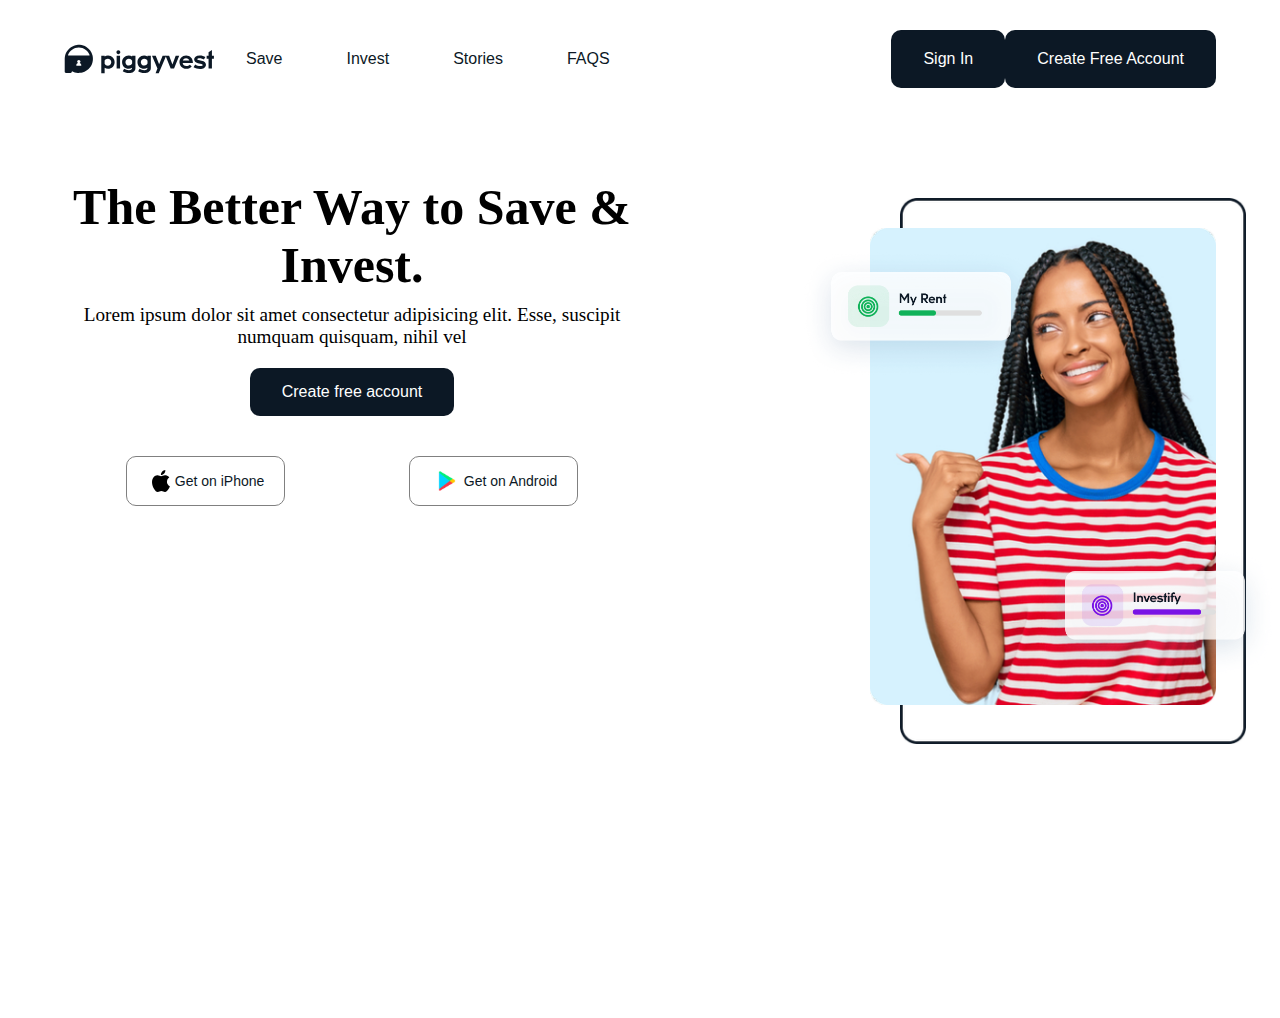
==== index.html @ 1d310daa "first commit" ====
<!DOCTYPE html>
<html lang="en">

<head>
    <meta charset="UTF-8">
    <meta http-equiv="X-UA-Compatible" content="IE=edge">
    <meta name="viewport" content="width=device-width, initial-scale=1.0">
    <link rel="stylesheet" href="./assets/css/style.css">
    <title>PiggyVest</title>
</head>

<body>
    <header class="container">
        <div class="logo__nav">
            <img src="./assets/img/logo.svg" class="logo" alt="">
            <nav>
                <ul>
                    <li><button class="text-btn">Save</button></li>
                    <li><button class="text-btn">Invest</button></li>
                    <li><button class="text-btn">Stories</button></li>
                    <li><button class="text-btn">FAQS</button></li>
                </ul>
            </nav>
            <img src="./assets/img/bars-solid.svg" class="menu" />
        </div>
        <div class="action-btn">
            <button class="dark-btn">Sign In</button>
            <button class="dark-btn">Create Free Account</button>
        </div>
    </header>
    <section class="container hero">
        <div class="hero-title">
            <div class="hero-text">
                <p class="title text-center">The Better Way to Save & Invest.</p>
                <p class="text-center sub-text">Lorem ipsum dolor sit amet consectetur adipisicing elit. Esse, suscipit
                    numquam
                    quisquam, nihil vel
            </div>
            <div class="text-center">
                <button class="dark-btn mb">Create free account</button>
            </div>
            <div class="download">
                <button class="light-btn"><img src="./assets/img/apple-icon.svg" class="btn-img" alt="" />Get on
                    iPhone</button>
                <button class="light-btn"><img src="./assets/img/google-icon.svg" class="btn-img" alt="" />Get on
                    Android</button>
            </div>
        </div>
        <div class="images">
            <img class="rect" src="./assets/img/rect.png" alt="">
            <img class="girl" src="./assets/img/headerImg.png" alt="">
            <img class="card1" src="./assets/img/card1.png" alt="">
            <img class="card2" src="./assets/img/card2.png" alt="">
        </div>
    </section>
</body>

</html>
---- assets/css/style.css ----
*{
    padding: 0;
    margin: 0;
    font-size: 1rem;
    box-sizing: border-box;
    
}
body {
    width: 100vw;
}
ul {
    list-style: none;
}
.container {
    width: 80%;
    margin: 0 auto;
}
.logo {
    width: 150px ;
}
.logo__nav{
    display: flex;
    justify-content: space-between;
}
.menu {
    width:30px;
    height:30px;
}
header {
    padding: 25px 0;
}
.action-btn {
   display: none;
}
nav {
    display: none;
}
.text-center {
    text-align: center;
}
.title {
    font-size: 3rem;
    font-weight: bold;
}
.hero-text {
    margin: 60px 0 20px 0px;
}
.text-btn {
    border: none;
    color: #0c1825;
    background-color: white;
    border-radius: 10px;
    padding: 15px 32px;
    text-align: center;
    text-decoration: none;
    display: inline-block;
    font-size: 16px;
    margin:10px auto;
    display: flex;
    align-items: center;
}
.light-btn {
    background-color: #fff; /* Green */
    border: none;
    color: #0c1825;
    border: 1px grey solid;
    border-radius: 10px;
    padding: 15px 32px;
    text-align: center;
    text-decoration: none;
    display: inline-block;
    font-size: 16px;
    margin:10px auto;
    display: flex;
    align-items: center;
}
.dark-btn {
    background-color: #0c1825; /* Green */
    border: none;
    border-radius: 10px;
    color: white;
    padding: 15px 32px;
    margin:5px auto;
    text-align: center;
    text-decoration: none;
    display: inline-block;
    font-size: 16px;
    display: flex;
    align-items: center;
}
.btn-img{
    margin:0 5px;
}
.mb {
    margin-bottom: 30px;
}
p {
    font-size: 1.2rem;
}
.sub-text{
    font-weight: lighter;
    margin: 10px 0;
}
.images {
    position: relative;
    width: 80%;
    height: 400px;
    margin: 80px auto;
}
.rect {
    position: absolute;  
    top: 0;
    width: 100%;
    left: 30px;
}
.girl {
    position: absolute; 
    top: 30px; 
    width: 100%;
}
.card1 {
    position: absolute;  
    width: 100%;
    top:50px;
    left: -70px;
}
.card2 {
    position: absolute;  
    bottom: 20px;
    right: -60px;
    width: 100%;
}
.download {
    text-align: 'center';
}
/* Small devices (portrait tablets and large phones, 600px and up) */
@media only screen and (min-width: 600px) {
.download {
    display: flex;
    /* width: 85%; */
    margin: 0 auto;
}
.rect {
    position: absolute;  
    top: 0;
    width: 100%;
    left: 30px;
}
.girl {
    position: absolute; 
    top: 30px; 
    width: 100%;
}
.card1 {
    position: absolute;  
    width: 100%;
    top:50px;
    left: -70px;
}
.card2 {
    position: absolute;  
    bottom: 20px;
    right: -60px;
    width: 100%;
}
.images {
    position: relative;
    width: 70%;
    height: 500px;
    margin: 80px auto;
}
}

/* Medium devices (landscape tablets, 768px and up) */
@media only screen and (min-width: 768px) {
.images {
    position: relative;
    width: 70%;
    height: 500px;
    margin: 80px auto;
}
.rect {
    position: absolute;  
    top: 0;
    width: 100%;
    left: 30px;
}
.girl {
    position: absolute; 
    top: 30px; 
    width: 100%;
}
.card1 {
    position: absolute;  
    width: 70%;
    top:50px;
    left: -70px;
}
.card2 {
    position: absolute;  
    bottom: -130px;
    right: -60px;
    width: 70%;
}
.download {
    display: flex;
    width: 70%;
    margin: 0 auto;
}
}

/* Large devices (laptops/desktops, 992px and up) */
@media only screen and (min-width: 992px) {
.container {
    width: 90%;
}

    .hero {
    height: 100vh;
    display: flex;
    justify-content: space-between;
    justify-items: space-between;

}
.hero-title{
width: 50%;

}

.card2 {
    position: absolute;  
    bottom: 20px;
    right: -60px;
    width: 70%;
}
.download {
    width: 100%;
}
.title {
    font-size: 50px;
}
.light-btn {
    padding: 12px 20px;
    font-size: 14px;
    margin:10px auto;
   
}
.images {
    width: 40%;
    margin: 80px 0;
   }
}
@media only screen and (min-width: 1200px) {
.hero {
    height: 100vh;
    display: flex;
    justify-content: space-between;
    justify-items: space-between;

}
.menu {
    display: none;
}
header {
    display: flex;
    justify-content: space-between;
}
nav{
    display: block;
}
nav ul {
    display: flex;
}
.images{
    width: 30%;
}
.action-btn{
    display: flex;
}

}
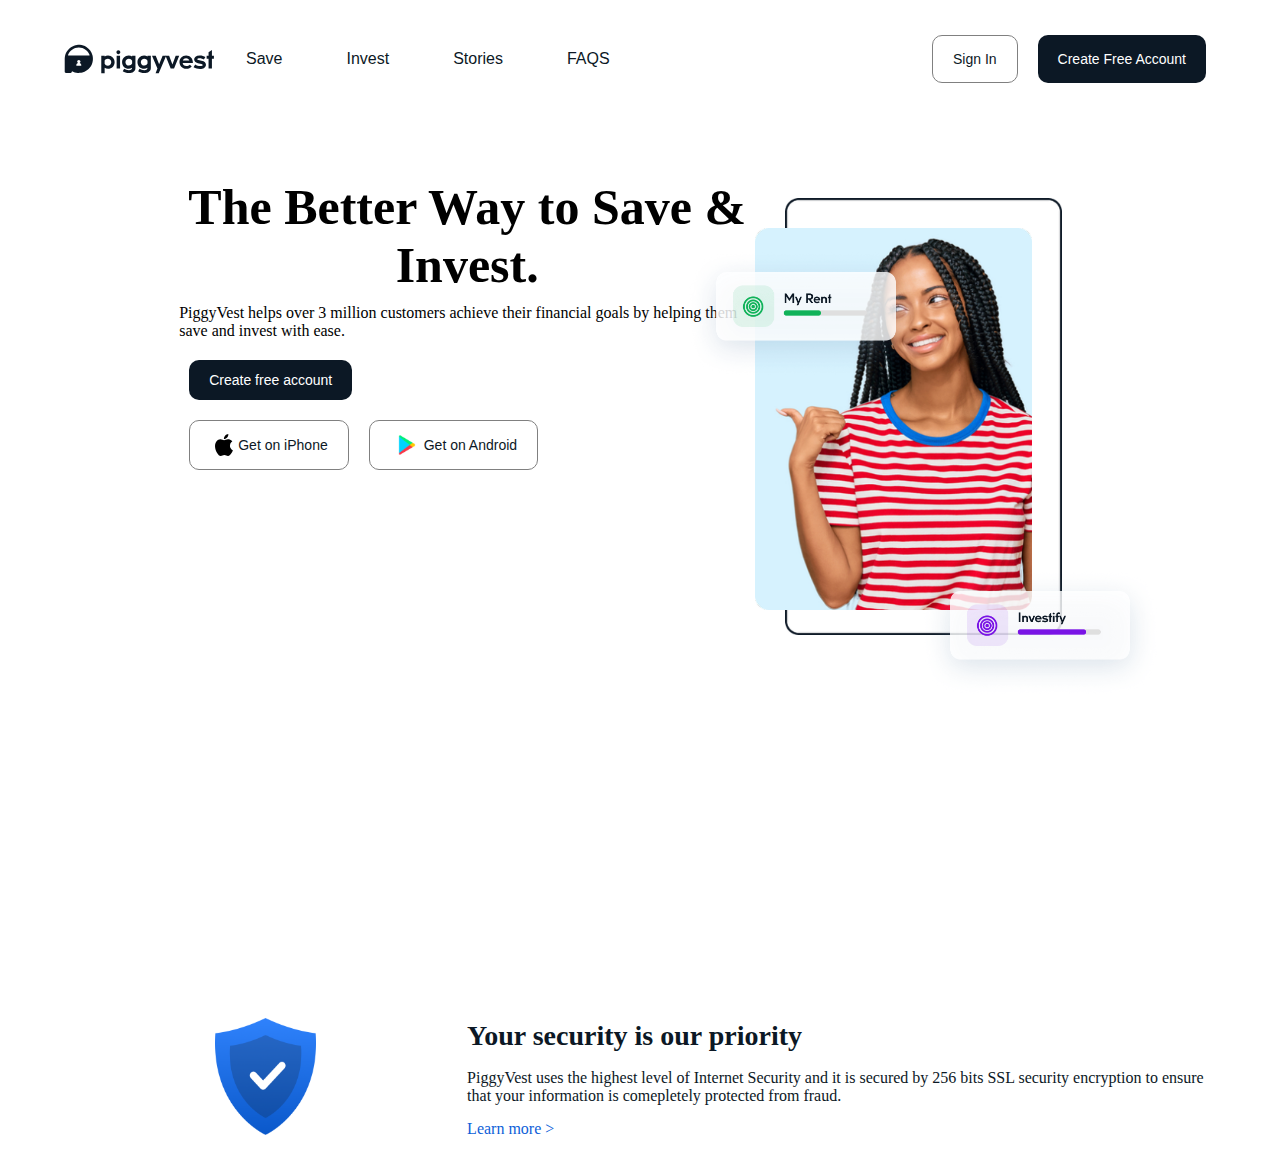
==== commit 0533aa6f: "finished a section" ====
--- a/index.html
+++ b/index.html
@@ -1,58 +1,87 @@
 <!DOCTYPE html>
 <html lang="en">
+  <head>
+    <meta charset="UTF-8" />
+    <meta http-equiv="X-UA-Compatible" content="IE=edge" />
+    <meta name="viewport" content="width=device-width, initial-scale=1.0" />
+    <link rel="stylesheet" href="./assets/css/style.css" />
+    <title>PiggyVest</title>
+  </head>
 
-<head>
-    <meta charset="UTF-8">
-    <meta http-equiv="X-UA-Compatible" content="IE=edge">
-    <meta name="viewport" content="width=device-width, initial-scale=1.0">
-    <link rel="stylesheet" href="./assets/css/style.css">
-    <title>PiggyVest</title>
-</head>
-
-<body>
+  <body>
     <header class="container">
-        <div class="logo__nav">
-            <img src="./assets/img/logo.svg" class="logo" alt="">
-            <nav>
-                <ul>
-                    <li><button class="text-btn">Save</button></li>
-                    <li><button class="text-btn">Invest</button></li>
-                    <li><button class="text-btn">Stories</button></li>
-                    <li><button class="text-btn">FAQS</button></li>
-                </ul>
-            </nav>
-            <img src="./assets/img/bars-solid.svg" class="menu" />
-        </div>
-        <div class="action-btn">
-            <button class="dark-btn">Sign In</button>
-            <button class="dark-btn">Create Free Account</button>
-        </div>
+      <div class="logo__nav">
+        <img src="./assets/img/logo.svg" class="logo" alt="" />
+        <nav>
+          <ul>
+            <li><button class="text-btn">Save</button></li>
+            <li><button class="text-btn">Invest</button></li>
+            <li><button class="text-btn">Stories</button></li>
+            <li><button class="text-btn">FAQS</button></li>
+          </ul>
+        </nav>
+        <img src="./assets/img/bars-solid.svg" class="menu" />
+      </div>
+      <div class="action-btn">
+        <button class="light-btn logo-btn">Sign In</button>
+        <button class="dark-btn logo-btn">Create Free Account</button>
+      </div>
     </header>
     <section class="container hero">
-        <div class="hero-title">
-            <div class="hero-text">
-                <p class="title text-center">The Better Way to Save & Invest.</p>
-                <p class="text-center sub-text">Lorem ipsum dolor sit amet consectetur adipisicing elit. Esse, suscipit
-                    numquam
-                    quisquam, nihil vel
-            </div>
-            <div class="text-center">
-                <button class="dark-btn mb">Create free account</button>
-            </div>
-            <div class="download">
-                <button class="light-btn"><img src="./assets/img/apple-icon.svg" class="btn-img" alt="" />Get on
-                    iPhone</button>
-                <button class="light-btn"><img src="./assets/img/google-icon.svg" class="btn-img" alt="" />Get on
-                    Android</button>
-            </div>
+      <div class="hero-title">
+        <div class="hero-text">
+          <p class="title text-center">The Better Way to Save & Invest.</p>
+          <p class="text-center sub-text"></p>
+          PiggyVest helps over 3 million customers achieve their financial goals
+          by helping them save and invest with ease.
         </div>
-        <div class="images">
-            <img class="rect" src="./assets/img/rect.png" alt="">
-            <img class="girl" src="./assets/img/headerImg.png" alt="">
-            <img class="card1" src="./assets/img/card1.png" alt="">
-            <img class="card2" src="./assets/img/card2.png" alt="">
+        <div class="text-center">
+          <button class="dark-btn mb">Create free account</button>
         </div>
+        <div class="download">
+          <button class="light-btn">
+            <img src="./assets/img/apple-icon.svg" class="btn-img" alt="" />Get
+            on iPhone
+          </button>
+          <button class="light-btn">
+            <img src="./assets/img/google-icon.svg" class="btn-img" alt="" />Get
+            on Android
+          </button>
+        </div>
+      </div>
+      <div class="images">
+        <img class="rect" src="./assets/img/rect.png" alt="" />
+        <img class="girl" src="./assets/img/headerImg.png" alt="" />
+        <img class="card1" src="./assets/img/card1.png" alt="" />
+        <img class="card2" src="./assets/img/card2.png" alt="" />
+      </div>
     </section>
-</body>
-
-</html>+    <section class="container">
+      <div class="security">
+        <div class="security-img">
+          <img src="./assets/img/security.png"  alt="" />
+        </div>
+        <div class="security-text">
+          <h4>Your security is our priority</h4>
+          <p>
+            PiggyVest uses the highest level of Internet Security and it is
+            secured by 256 bits SSL security encryption to ensure that your
+            information is comepletely protected from fraud.
+          </p>
+          <a href="#">Learn more ></a>
+        </div>
+      </div>
+    </section>
+    <section class="container">
+      <div>
+        <div></div>
+        <div>
+          <div></div>
+          <div></div>
+          <div></div>
+          <div></div>
+        </div>
+      </div>
+    </section>
+  </body>
+</html>
--- a/assets/css/style.css
+++ b/assets/css/style.css
@@ -1,281 +1,336 @@
-*{
-    padding: 0;
-    margin: 0;
-    font-size: 1rem;
-    box-sizing: border-box;
-    
+* {
+  padding: 0;
+  margin: 0;
+  font-size: 1rem;
+  box-sizing: border-box;
 }
 body {
-    width: 100vw;
+  width: 100vw;
 }
 ul {
-    list-style: none;
+  list-style: none;
 }
 .container {
-    width: 80%;
+  width: 80%;
+  margin: 0 auto;
+}
+.logo {
+  width: 150px;
+}
+.logo__nav {
+  display: flex;
+  justify-content: space-between;
+}
+.menu {
+  width: 30px;
+  height: 30px;
+}
+header {
+  padding: 25px 0;
+}
+.action-btn {
+  display: none;
+}
+nav {
+  display: none;
+}
+.text-center {
+  text-align: center;
+}
+.title {
+  font-size: 3rem;
+  font-weight: bold;
+}
+.hero-text {
+  margin: 60px 0 20px 0px;
+}
+.text-btn {
+  border: none;
+  color: #0c1825;
+  background-color: white;
+  border-radius: 10px;
+  padding: 15px 32px;
+  text-align: center;
+  text-decoration: none;
+  display: inline-block;
+  font-size: 16px;
+  margin: 10px auto;
+  display: flex;
+  align-items: center;
+}
+.light-btn {
+  background-color: #fff; /* Green */
+  border: none;
+  color: #0c1825;
+  border: 1px grey solid;
+  border-radius: 10px;
+  padding: 15px 32px;
+  text-align: center;
+  text-decoration: none;
+  display: inline-block;
+  font-size: 16px;
+  margin: 10px auto;
+  display: flex;
+  align-items: center;
+}
+.dark-btn {
+  background-color: #0c1825; /* Green */
+  border: none;
+  border-radius: 10px;
+  color: white;
+  padding: 15px 32px;
+  margin: 5px auto;
+  text-align: center;
+  text-decoration: none;
+  display: inline-block;
+  font-size: 16px;
+  display: flex;
+  align-items: center;
+}
+.btn-img {
+  margin: 0 5px;
+}
+.mb {
+  margin-bottom: 30px;
+}
+p {
+  font-size: 1.2rem;
+}
+.sub-text {
+  font-weight: lighter;
+  margin: 10px 0;
+}
+.images {
+  position: relative;
+  width: 80%;
+  height: 400px;
+  margin: 80px auto;
+}
+.rect {
+  position: absolute;
+  top: 0;
+  width: 100%;
+  left: 30px;
+}
+.girl {
+  position: absolute;
+  top: 30px;
+  width: 100%;
+}
+.card1 {
+  position: absolute;
+  width: 100%;
+  top: 50px;
+  left: -70px;
+}
+.card2 {
+  position: absolute;
+  bottom: 20px;
+  right: -60px;
+  width: 100%;
+}
+.download {
+  text-align: "center";
+}
+.security-text h4 {
+  font-size: 28px;
+  line-height: 36px;
+  font-family: U8-Bold !important;
+  font-weight: 700;
+  color: #0c1825;
+  margin-bottom: 15px;
+}
+.security-text p {
+  color: #0c1825;
+  font-size: 1rem;
+  margin-bottom: 15px;
+}
+.security-text {
+  text-align: center;
+}
+.security-text a {
+  text-decoration: none;
+  color: #0d60d8;
+  font-size: 1rem;
+}
+.security {
+  display: block;
+}
+.security-img > img {
+  width: 20%;
+}
+.security-img {
+  display: flex;
+  justify-content: center;
+  margin-bottom: 25px;
+}
+.hero {
+  margin-bottom: 150px;
+}
+/* Small devices (portrait tablets and large phones, 600px and up) */
+@media only screen and (min-width: 600px) {
+  .download {
+    display: flex;
+    /* width: 85%; */
     margin: 0 auto;
-}
-.logo {
-    width: 150px ;
-}
-.logo__nav{
-    display: flex;
-    justify-content: space-between;
-}
-.menu {
-    width:30px;
-    height:30px;
-}
-header {
-    padding: 25px 0;
-}
-.action-btn {
-   display: none;
-}
-nav {
-    display: none;
-}
-.text-center {
-    text-align: center;
-}
-.title {
-    font-size: 3rem;
-    font-weight: bold;
-}
-.hero-text {
-    margin: 60px 0 20px 0px;
-}
-.text-btn {
-    border: none;
-    color: #0c1825;
-    background-color: white;
-    border-radius: 10px;
-    padding: 15px 32px;
-    text-align: center;
-    text-decoration: none;
-    display: inline-block;
-    font-size: 16px;
-    margin:10px auto;
-    display: flex;
-    align-items: center;
-}
-.light-btn {
-    background-color: #fff; /* Green */
-    border: none;
-    color: #0c1825;
-    border: 1px grey solid;
-    border-radius: 10px;
-    padding: 15px 32px;
-    text-align: center;
-    text-decoration: none;
-    display: inline-block;
-    font-size: 16px;
-    margin:10px auto;
-    display: flex;
-    align-items: center;
-}
-.dark-btn {
-    background-color: #0c1825; /* Green */
-    border: none;
-    border-radius: 10px;
-    color: white;
-    padding: 15px 32px;
-    margin:5px auto;
-    text-align: center;
-    text-decoration: none;
-    display: inline-block;
-    font-size: 16px;
-    display: flex;
-    align-items: center;
-}
-.btn-img{
-    margin:0 5px;
-}
-.mb {
-    margin-bottom: 30px;
-}
-p {
-    font-size: 1.2rem;
-}
-.sub-text{
-    font-weight: lighter;
-    margin: 10px 0;
-}
-.images {
-    position: relative;
-    width: 80%;
-    height: 400px;
-    margin: 80px auto;
-}
-.rect {
-    position: absolute;  
+  }
+  .rect {
+    position: absolute;
     top: 0;
     width: 100%;
     left: 30px;
-}
-.girl {
-    position: absolute; 
-    top: 30px; 
-    width: 100%;
-}
-.card1 {
-    position: absolute;  
-    width: 100%;
-    top:50px;
+  }
+  .girl {
+    position: absolute;
+    top: 30px;
+    width: 100%;
+  }
+  .card1 {
+    position: absolute;
+    width: 100%;
+    top: 50px;
     left: -70px;
-}
-.card2 {
-    position: absolute;  
+  }
+  .card2 {
+    position: absolute;
     bottom: 20px;
     right: -60px;
     width: 100%;
-}
-.download {
-    text-align: 'center';
-}
-/* Small devices (portrait tablets and large phones, 600px and up) */
-@media only screen and (min-width: 600px) {
-.download {
-    display: flex;
-    /* width: 85%; */
-    margin: 0 auto;
-}
-.rect {
-    position: absolute;  
-    top: 0;
-    width: 100%;
-    left: 30px;
-}
-.girl {
-    position: absolute; 
-    top: 30px; 
-    width: 100%;
-}
-.card1 {
-    position: absolute;  
-    width: 100%;
-    top:50px;
-    left: -70px;
-}
-.card2 {
-    position: absolute;  
-    bottom: 20px;
-    right: -60px;
-    width: 100%;
-}
-.images {
+  }
+  .images {
     position: relative;
     width: 70%;
     height: 500px;
     margin: 80px auto;
-}
+  }
 }
 
 /* Medium devices (landscape tablets, 768px and up) */
 @media only screen and (min-width: 768px) {
-.images {
+  .images {
     position: relative;
     width: 70%;
     height: 500px;
     margin: 80px auto;
-}
-.rect {
-    position: absolute;  
+  }
+  .rect {
+    position: absolute;
     top: 0;
-    width: 100%;
+    width: 80%;
     left: 30px;
-}
-.girl {
-    position: absolute; 
-    top: 30px; 
-    width: 100%;
-}
-.card1 {
-    position: absolute;  
-    width: 70%;
-    top:50px;
+  }
+  .girl {
+    position: absolute;
+    top: 30px;
+    width: 80%;
+  }
+  .card1 {
+    position: absolute;
+    width: 70%;
+    top: 50px;
     left: -70px;
-}
-.card2 {
-    position: absolute;  
-    bottom: -130px;
+  }
+  .card2 {
+    position: absolute;
+    bottom: -0px;
     right: -60px;
     width: 70%;
-}
-.download {
+  }
+  .download {
     display: flex;
     width: 70%;
     margin: 0 auto;
-}
+  }
 }
 
 /* Large devices (laptops/desktops, 992px and up) */
 @media only screen and (min-width: 992px) {
-.container {
+  .container {
     width: 90%;
-}
+  }
 
-    .hero {
+  .hero {
+    margin-bottom: 0px;
     height: 100vh;
     display: flex;
     justify-content: space-between;
     justify-items: space-between;
+  }
+  .hero-title {
+    width: 50%;
+  }
 
-}
-.hero-title{
-width: 50%;
-
-}
-
-.card2 {
-    position: absolute;  
-    bottom: 20px;
+  .card2 {
+    position: absolute;
+    bottom: -0px;
     right: -60px;
     width: 70%;
-}
-.download {
-    width: 100%;
-}
-.title {
+  }
+  .download {
+    width: 100%;
+  }
+  .title {
     font-size: 50px;
-}
-.light-btn {
+  }
+  .light-btn {
     padding: 12px 20px;
     font-size: 14px;
-    margin:10px auto;
-   
-}
-.images {
+    margin: 10px auto;
+  }
+  .images {
     width: 40%;
     margin: 80px 0;
-   }
+  }
+  .security-img > img {
+    width: 10%;
+  }
 }
 @media only screen and (min-width: 1200px) {
-.hero {
-    height: 100vh;
+  .hero {
+    display: flex;
+    justify-content: center;
+  }
+  .menu {
+    display: none;
+  }
+  header {
     display: flex;
     justify-content: space-between;
-    justify-items: space-between;
-
-}
-.menu {
-    display: none;
-}
-header {
-    display: flex;
-    justify-content: space-between;
-}
-nav{
+  }
+  nav {
     display: block;
-}
-nav ul {
-    display: flex;
-}
-.images{
+  }
+  nav ul {
+    display: flex;
+  }
+  .images {
     width: 30%;
-}
-.action-btn{
-    display: flex;
-}
-
-}
+  }
+  .action-btn {
+    display: flex;
+  }
+  .logo-btn {
+    padding: 10px 15px;
+    margin: 5px;
+    font-size: 16px;
+  }
+  .light-btn {
+    padding: 12px 20px;
+    font-size: 14px;
+    margin: 10px;
+  }
+  .dark-btn {
+    padding: 12px 20px;
+    font-size: 14px;
+    margin: 10px;
+  }
+  .security {
+    display: flex;
+  }
+  .security-img > img {
+    width: 25%;
+  }
+  .security-text {
+    text-align: left;
+  }
+}
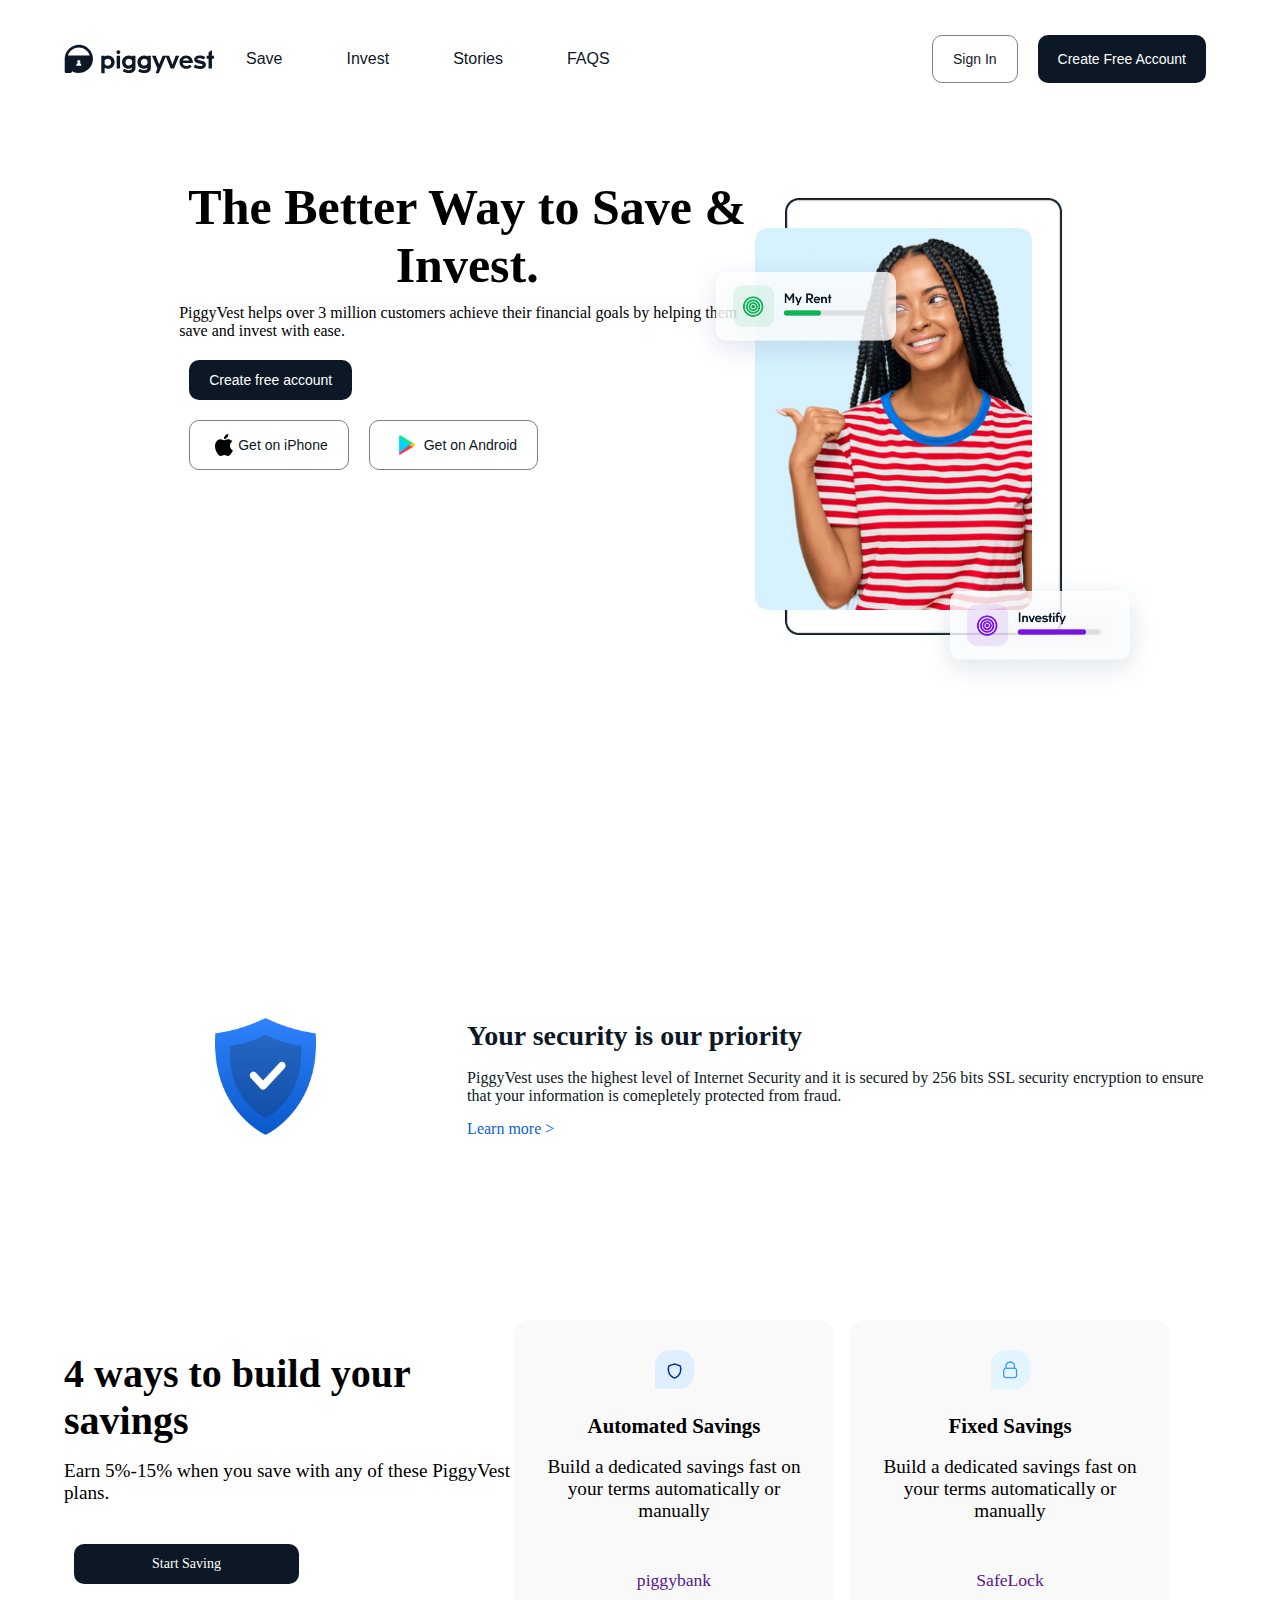
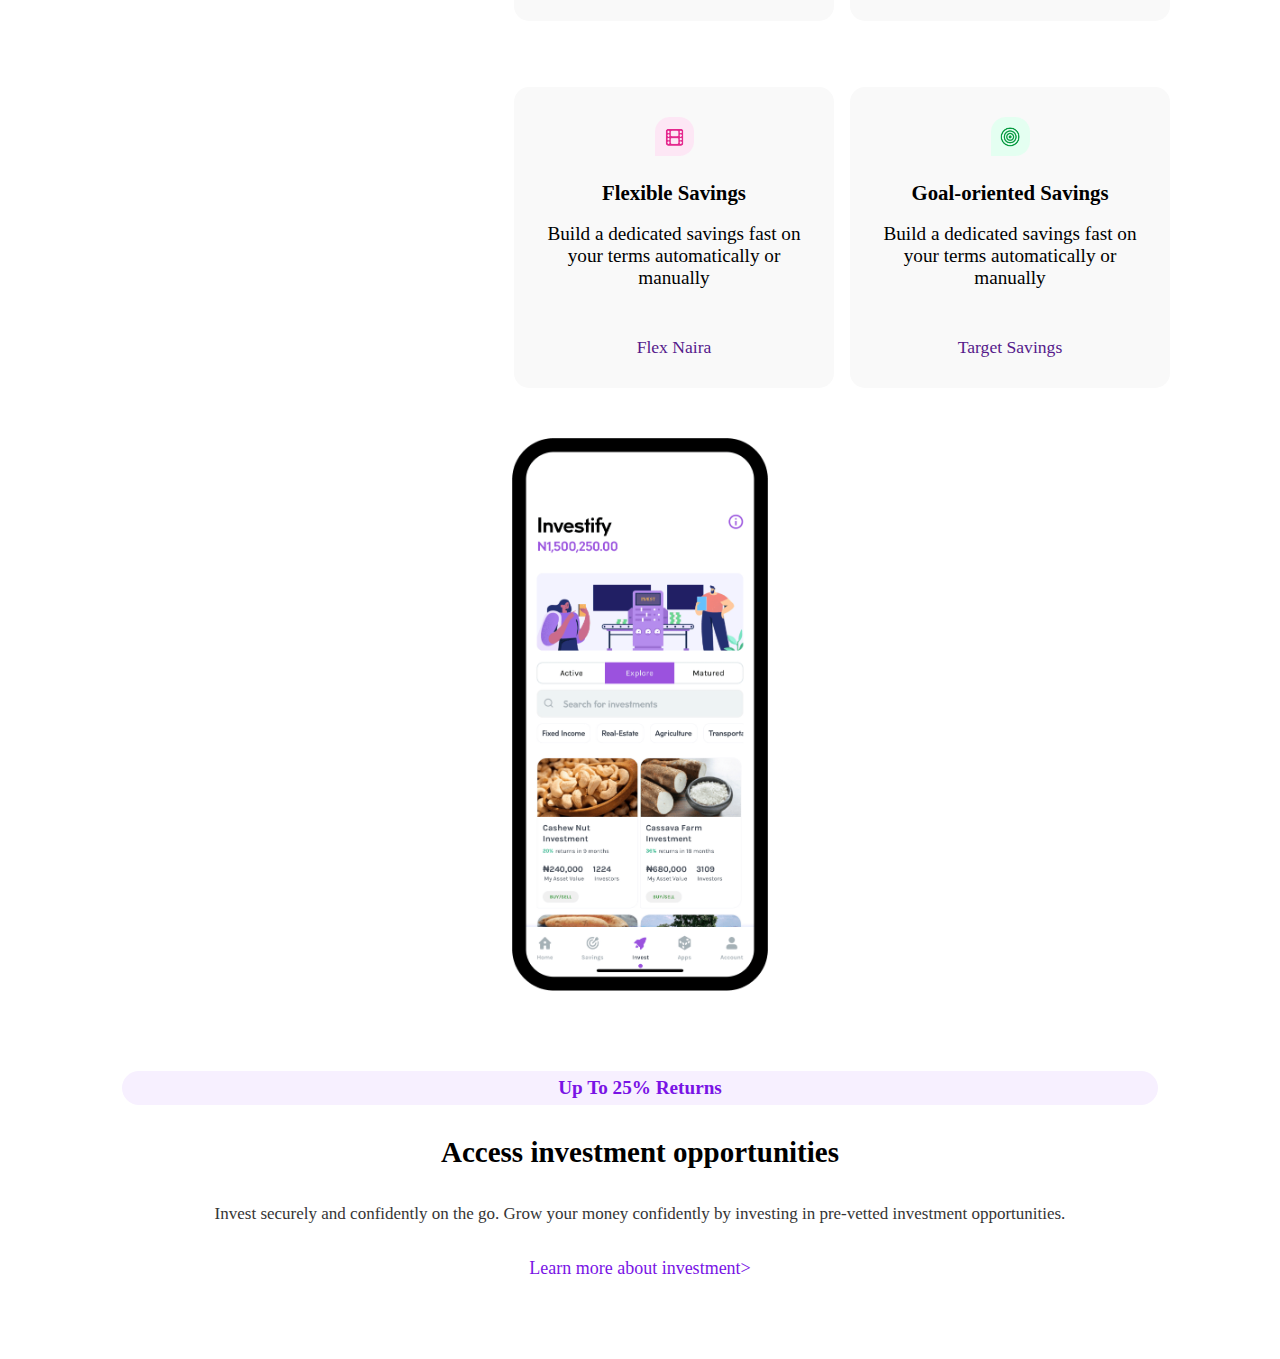
==== commit 6623e20f: "made changes" ====
--- a/index.html
+++ b/index.html
@@ -59,7 +59,7 @@
     <section class="container">
       <div class="security">
         <div class="security-img">
-          <img src="./assets/img/security.png"  alt="" />
+          <img src="./assets/img/security.png" alt="" />
         </div>
         <div class="security-text">
           <h4>Your security is our priority</h4>
@@ -73,13 +73,71 @@
       </div>
     </section>
     <section class="container">
-      <div>
-        <div></div>
-        <div>
-          <div></div>
-          <div></div>
-          <div></div>
-          <div></div>
+      <div class="savings">
+        <div class="start-saving">
+          <h3>4 ways to build your savings</h3>
+          <p>Earn 5%-15% when you save with any of these PiggyVest plans.</p>
+          <a class="dark-btn start" href="#">Start Saving</a>
+        </div>
+        <div class="saving-types">
+          <div class="piggybank bank">
+            <a href="" class="bank-img"
+              ><img src="./assets/img/piggy.png" alt=""
+            /></a>
+            <h5>Automated Savings</h5>
+            <p>
+              Build a dedicated savings fast on your terms automatically or
+              manually
+            </p>
+            <a href="" class="links">piggybank</a>
+          </div>
+          <div class="safelock bank">
+            <a href="" class="bank-img"
+              ><img src="./assets/img/safelock.png" alt=""
+            /></a>
+            <h5>Fixed Savings</h5>
+            <p>
+              Build a dedicated savings fast on your terms automatically or
+              manually
+            </p>
+            <a href="" class="links">SafeLock</a>
+          </div>
+          <div class="flex bank">
+            <a href="" class="bank-img"
+              ><img src="./assets/img/flex.png" alt=""
+            /></a>
+            <h5>Flexible Savings</h5>
+            <p>
+              Build a dedicated savings fast on your terms automatically or
+              manually
+            </p>
+            <a href="" class="links">Flex Naira</a>
+          </div>
+          <div class="target bank">
+            <a href="" class="bank-img"
+              ><img src="./assets/img/target.png" alt=""
+            /></a>
+            <h5>Goal-oriented Savings</h5>
+            <p>
+              Build a dedicated savings fast on your terms automatically or
+              manually
+            </p>
+            <a href="" class="links">Target Savings</a>
+          </div>
+        </div>
+      </div>
+    </section>
+    <section class="container">
+      <div class="investment">
+        <div class="invest-img"><img src="./assets/img/invest.png" alt="" /></div>
+        <div class="invest">
+          <p class="invest-tag">Up To 25% Returns</p>
+          <h2>Access investment opportunities</h2>
+          <p class="invest-p">
+            Invest securely and confidently on the go. Grow your money
+            confidently by investing in pre-vetted investment opportunities.
+          </p>
+          <a href=""> Learn more about investment></a>
         </div>
       </div>
     </section>
--- a/assets/css/style.css
+++ b/assets/css/style.css
@@ -3,9 +3,6 @@
   margin: 0;
   font-size: 1rem;
   box-sizing: border-box;
-}
-body {
-  width: 100vw;
 }
 ul {
   list-style: none;
@@ -155,6 +152,7 @@
 }
 .security {
   display: block;
+  margin-bottom: 10rem;
 }
 .security-img > img {
   width: 20%;
@@ -166,6 +164,105 @@
 }
 .hero {
   margin-bottom: 150px;
+}
+.start-saving h3 {
+  font-size: 2.5rem;
+  margin-bottom: 1rem;
+}
+.start-saving p {
+  margin-bottom: 2.5rem;
+  display: flex;
+}
+.start-saving a {
+  text-decoration: none;
+  width: 50%;
+}
+.start-saving {
+  width: 60%;
+  text-align: center;
+  margin: 0 auto;
+  margin-bottom: 70px !important;
+}
+.start {
+  display: block;
+}
+.bank {
+  background-color: #f9f9f9;
+  margin-bottom: 50px !important;
+  border-radius: 15px;
+  width: 65%;
+  padding: 30px 30px;
+  margin: 0 auto;
+}
+.bank h5 {
+  text-align: center;
+  margin-bottom: 18px;
+  font-size: 1.3rem;
+}
+.bank p {
+  text-align: center;
+  margin-bottom: 3rem;
+}
+.links {
+  text-decoration: none;
+  display: flex;
+  justify-content: center;
+  font-size: 1.1rem;
+}
+.bank-img {
+  display: flex;
+  justify-content: center;
+}
+.bank a > img {
+  width: 15%;
+  margin-bottom: 25px;
+}
+.investment {
+  display: block;
+  margin-bottom: 5rem;
+}
+.invest-img>img {
+  width: 256px;
+}
+.invest-img {
+  display: flex;
+  justify-content: center;
+  margin-bottom: 5rem;
+}
+.invest {
+  width: 90%;
+  text-align: center;
+  align-items: center;
+  margin: 0 auto;
+}
+.invest-tag {
+  display: flex;
+  justify-content: center;
+  background-color: #f7f0ff;
+  margin-bottom: 30px;
+  color: #7913e5;
+  border-radius: 10px;
+  padding: 6px 22px;
+  border-radius: 40px;
+  font-weight: 700!important;
+}
+.invest h2 {
+  font-size:29px!important;
+  line-height: 35px;
+  margin-bottom: 30px;
+}
+.invest-p {
+  font-size: 17px!important;
+  color: #353535;
+  line-height: 27.2px;
+  margin-bottom: 30px;
+}
+.invest a {
+  color: #7913e5;
+  font-weight: 500!important;
+  font-size: 18px;
+  text-decoration: none;
+}
 }
 /* Small devices (portrait tablets and large phones, 600px and up) */
 @media only screen and (min-width: 600px) {
@@ -202,6 +299,9 @@
     width: 70%;
     height: 500px;
     margin: 80px auto;
+  }
+  .invest h2 {
+    font: size 35px!important;
   }
 }
 
@@ -241,6 +341,14 @@
     width: 70%;
     margin: 0 auto;
   }
+  .bank {
+    width: 100%;
+  }
+  .saving-types {
+    display: grid;
+    grid-template-columns: 320px 320px;
+    gap: 1rem;
+  }
 }
 
 /* Large devices (laptops/desktops, 992px and up) */
@@ -284,6 +392,14 @@
   .security-img > img {
     width: 10%;
   }
+  .start-saving {
+    width: 100%;
+    padding: 30px 0px;
+  }
+  .savings {
+    display: grid;
+    grid-template-columns: 300px 300px 300px;
+  }
 }
 @media only screen and (min-width: 1200px) {
   .hero {
@@ -333,4 +449,18 @@
   .security-text {
     text-align: left;
   }
-}
+  .start-saving {
+    width: 100%;
+  }
+  .start-saving h3 {
+    text-align: left;
+  }
+  .start-saving p {
+    text-align: left;
+  }
+  .savings {
+    display: grid;
+    grid-template-columns: 450px 450px 450px;
+  }
+
+}
